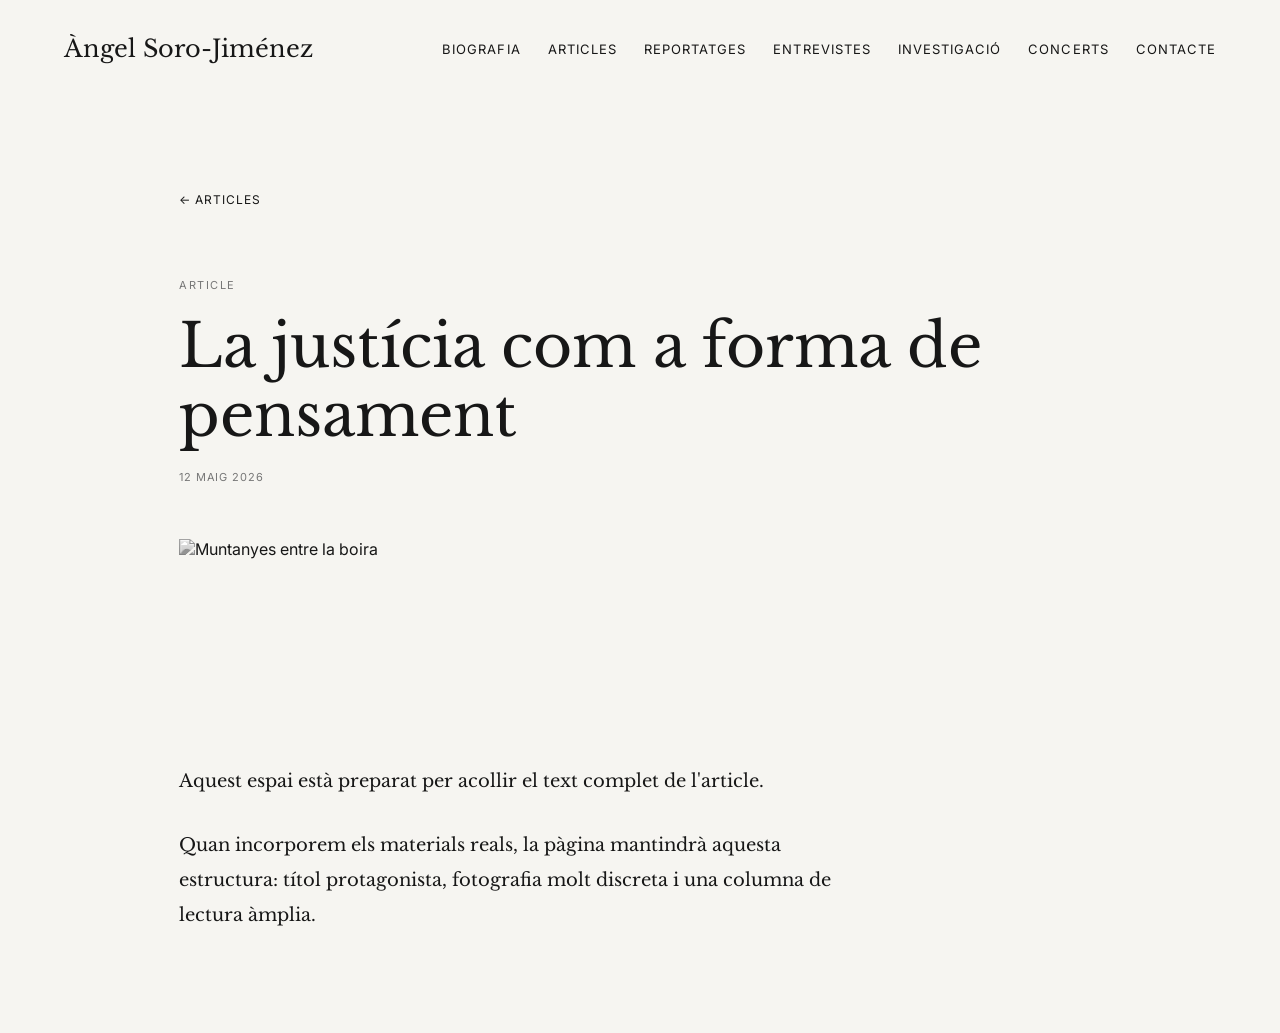
==== article.html @ a05217c8 "Add files via upload" ====
<!doctype html><html lang="ca"><head><meta charset="utf-8"><meta name="viewport" content="width=device-width,initial-scale=1"><title>La justícia com a forma de pensament</title><link rel="stylesheet" href="../styles.css"></head><body><header><a class="brand" href="../index.html">Àngel Soro-Jiménez</a><nav><a href="../biografia.html">BIOGRAFIA</a><a href="../articles.html">ARTICLES</a><a href="../reportatges.html">REPORTATGES</a><a href="../entrevistes.html">ENTREVISTES</a><a href="../investigacio.html">INVESTIGACIÓ</a><a href="../concerts.html">CONCERTS</a><a href="../contacte.html">CONTACTE</a></nav></header><main class="article"><a class="back" href="../articles.html">← ARTICLES</a><div style="margin-top:70px"><div class="label">ARTICLE</div><h1>La justícia com a forma de pensament</h1><div class="date">12 MAIG 2026</div></div><img src="../assets/portada.png" alt="Muntanyes entre la boira"><div class="body"><p>Aquest espai està preparat per acollir el text complet de l'article.</p><p>Quan incorporem els materials reals, la pàgina mantindrà aquesta estructura: títol protagonista, fotografia molt discreta i una columna de lectura àmplia.</p></div></main></body></html>
---- styles.css ----
@import url('https://fonts.googleapis.com/css2?family=Inter:wght@400;500&family=Libre+Baskerville:wght@400;700&display=swap');:root{--paper:#f6f5f1;--ink:#171717;--muted:#777;--line:#d8d5cd}*{box-sizing:border-box}html{scroll-behavior:smooth}body{margin:0;background:var(--paper);color:var(--ink);font-family:Inter,Arial,sans-serif}header{padding:34px 5vw 25px;display:flex;align-items:center;justify-content:space-between;gap:40px}.brand{font-family:'Libre Baskerville',Georgia,serif;font-size:24px;color:inherit;text-decoration:none;white-space:nowrap}nav{display:flex;align-items:center;gap:27px;flex-wrap:wrap;justify-content:flex-end}nav a,.search{font-size:13px;letter-spacing:.08em;color:inherit;text-decoration:none}.search{font-size:23px;line-height:1}.hero{margin:75px 5vw 0;height:430px;overflow:hidden}.hero img{width:100%;height:100%;object-fit:cover;object-position:center 58%;filter:grayscale(1)}.latest{padding:100px 5vw 70px}.section-head{display:flex;justify-content:space-between;align-items:end;border-bottom:1px solid var(--line);padding-bottom:18px}.section-head h2{font-size:13px;letter-spacing:.12em;font-weight:500;margin:0}.section-head a{font-size:12px;letter-spacing:.08em;color:inherit;text-decoration:none}.entries{display:grid;grid-template-columns:repeat(3,1fr)}.entries a{position:relative;padding:35px 40px 40px 0;border-bottom:1px solid var(--line);text-decoration:none;color:inherit}.entries a+ a{padding-left:40px;border-left:1px solid var(--line)}small{font-size:10px;color:var(--muted);letter-spacing:.1em}.entries h3{font-family:'Libre Baskerville',Georgia,serif;font-size:22px;line-height:1.4;font-weight:400;max-width:330px;margin:17px 30px 0 0}.entries span{position:absolute;right:12px;bottom:39px;font-size:20px}footer{padding:30px 5vw 50px;font-size:11px;color:var(--muted)}.page{max-width:1120px;margin:110px auto;padding:0 5vw}.page h1{font-family:'Libre Baskerville',Georgia,serif;font-size:58px;font-weight:400;line-height:1.15;margin:0 0 45px}.page .intro{max-width:650px;font-family:'Libre Baskerville',Georgia,serif;font-size:22px;line-height:1.7}.archive{margin-top:80px}.year{font-size:12px;letter-spacing:.12em;color:var(--muted);border-bottom:1px solid var(--line);padding-bottom:15px}.item{display:grid;grid-template-columns:150px 1fr 30px;gap:30px;padding:30px 0;border-bottom:1px solid var(--line);text-decoration:none;color:inherit}.item .date{font-size:11px;color:var(--muted);letter-spacing:.06em}.item h2{font-family:'Libre Baskerville',Georgia,serif;font-size:25px;font-weight:400;margin:0}.item p{color:var(--muted);margin:12px 0 0;line-height:1.6;max-width:650px}.article{max-width:1050px;margin:100px auto;padding:0 5vw}.label{font-size:11px;letter-spacing:.14em;color:var(--muted)}.article h1{font-family:'Libre Baskerville',Georgia,serif;font-weight:400;font-size:60px;line-height:1.15;max-width:850px;margin:20px 0}.article .date{font-size:11px;color:var(--muted);letter-spacing:.08em}.article img{display:block;width:100%;height:150px;object-fit:cover;filter:grayscale(1);margin:55px 0 75px}.body{max-width:700px;font-family:'Libre Baskerville',Georgia,serif;font-size:18px;line-height:1.95}.body p{margin:0 0 1.6em}.back{font-size:12px;letter-spacing:.08em;text-decoration:none;color:inherit}@media(max-width:900px){header{display:block}.brand{display:block;margin-bottom:25px}nav{justify-content:flex-start;gap:16px}.hero{margin-top:45px;height:320px}.entries{grid-template-columns:1fr}.entries a,.entries a+ a{padding:28px 35px 32px 0;border-left:0}.entries h3{font-size:20px}.page h1,.article h1{font-size:42px}.item{grid-template-columns:1fr 25px;gap:8px}.item .date{grid-column:1/-1}.article img{height:110px}}
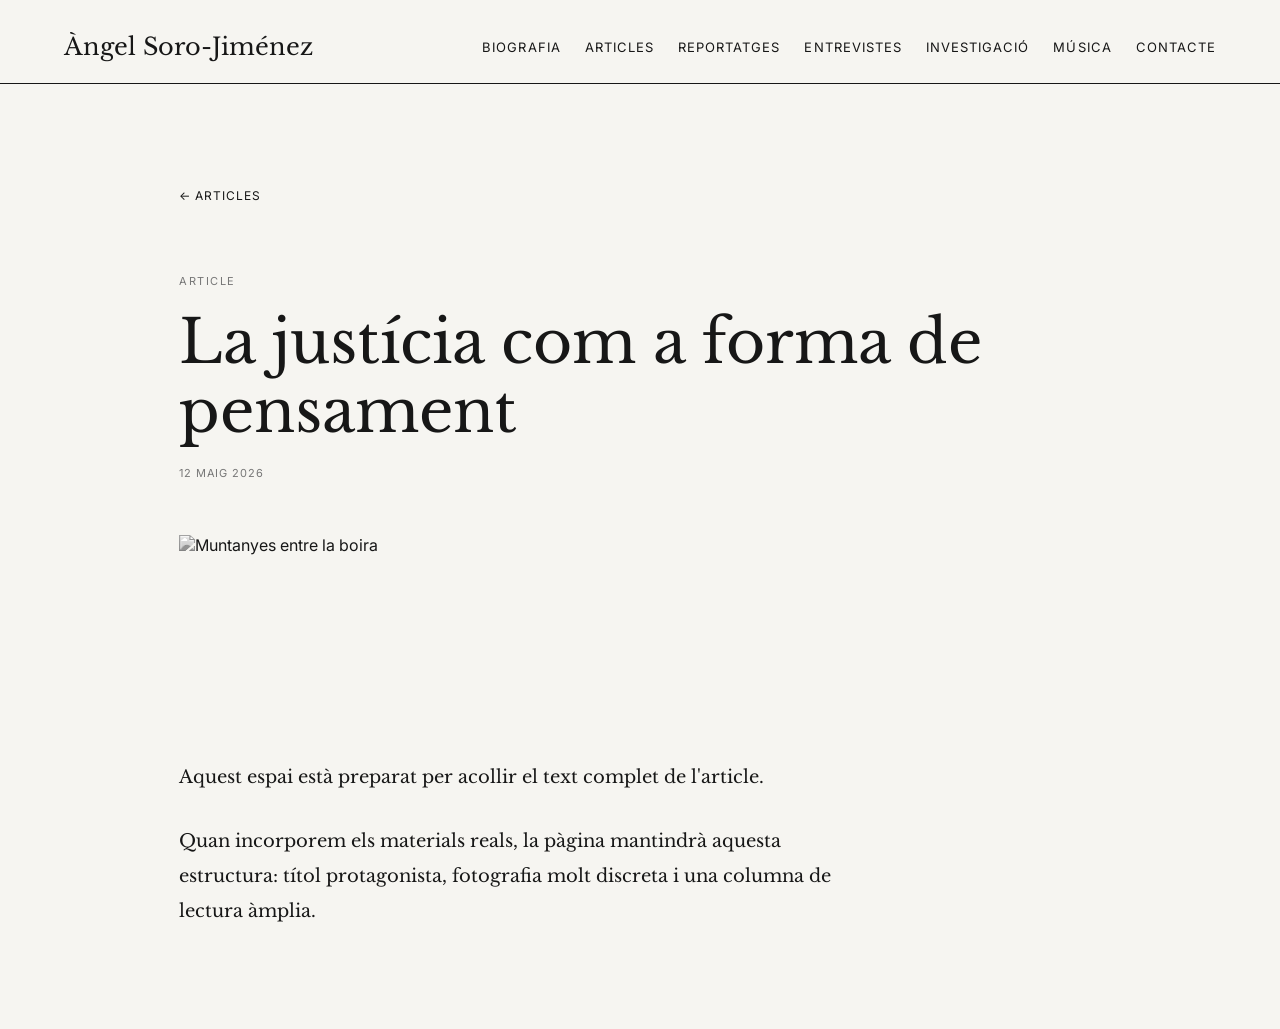
==== commit ac15848d: "Add files via upload" ====
--- a/article.html
+++ b/article.html
@@ -1 +1 @@
-<!doctype html><html lang="ca"><head><meta charset="utf-8"><meta name="viewport" content="width=device-width,initial-scale=1"><title>La justícia com a forma de pensament</title><link rel="stylesheet" href="../styles.css"></head><body><header><a class="brand" href="../index.html">Àngel Soro-Jiménez</a><nav><a href="../biografia.html">BIOGRAFIA</a><a href="../articles.html">ARTICLES</a><a href="../reportatges.html">REPORTATGES</a><a href="../entrevistes.html">ENTREVISTES</a><a href="../investigacio.html">INVESTIGACIÓ</a><a href="../concerts.html">CONCERTS</a><a href="../contacte.html">CONTACTE</a></nav></header><main class="article"><a class="back" href="../articles.html">← ARTICLES</a><div style="margin-top:70px"><div class="label">ARTICLE</div><h1>La justícia com a forma de pensament</h1><div class="date">12 MAIG 2026</div></div><img src="../assets/portada.png" alt="Muntanyes entre la boira"><div class="body"><p>Aquest espai està preparat per acollir el text complet de l'article.</p><p>Quan incorporem els materials reals, la pàgina mantindrà aquesta estructura: títol protagonista, fotografia molt discreta i una columna de lectura àmplia.</p></div></main></body></html>
+<!doctype html><html lang="ca"><head><meta charset="utf-8"><meta name="viewport" content="width=device-width,initial-scale=1"><title>La justícia com a forma de pensament</title><link rel="stylesheet" href="../styles.css"></head><body><header><a class="brand" href="../index.html">Àngel Soro-Jiménez</a><nav><a href="../biografia.html">BIOGRAFIA</a><a href="../articles.html">ARTICLES</a><a href="../reportatges.html">REPORTATGES</a><a href="../entrevistes.html">ENTREVISTES</a><a href="../investigacio.html">INVESTIGACIÓ</a><a href="../concerts.html">MÚSICA</a><a href="../contacte.html">CONTACTE</a></nav></header><main class="article"><a class="back" href="../articles.html">← ARTICLES</a><div style="margin-top:70px"><div class="label">ARTICLE</div><h1>La justícia com a forma de pensament</h1><div class="date">12 MAIG 2026</div></div><img src="../assets/portada.png" alt="Muntanyes entre la boira"><div class="body"><p>Aquest espai està preparat per acollir el text complet de l'article.</p><p>Quan incorporem els materials reals, la pàgina mantindrà aquesta estructura: títol protagonista, fotografia molt discreta i una columna de lectura àmplia.</p></div></main></body></html>
--- a/styles.css
+++ b/styles.css
@@ -1 +1,24 @@
-@import url('https://fonts.googleapis.com/css2?family=Inter:wght@400;500&family=Libre+Baskerville:wght@400;700&display=swap');:root{--paper:#f6f5f1;--ink:#171717;--muted:#777;--line:#d8d5cd}*{box-sizing:border-box}html{scroll-behavior:smooth}body{margin:0;background:var(--paper);color:var(--ink);font-family:Inter,Arial,sans-serif}header{padding:34px 5vw 25px;display:flex;align-items:center;justify-content:space-between;gap:40px}.brand{font-family:'Libre Baskerville',Georgia,serif;font-size:24px;color:inherit;text-decoration:none;white-space:nowrap}nav{display:flex;align-items:center;gap:27px;flex-wrap:wrap;justify-content:flex-end}nav a,.search{font-size:13px;letter-spacing:.08em;color:inherit;text-decoration:none}.search{font-size:23px;line-height:1}.hero{margin:75px 5vw 0;height:430px;overflow:hidden}.hero img{width:100%;height:100%;object-fit:cover;object-position:center 58%;filter:grayscale(1)}.latest{padding:100px 5vw 70px}.section-head{display:flex;justify-content:space-between;align-items:end;border-bottom:1px solid var(--line);padding-bottom:18px}.section-head h2{font-size:13px;letter-spacing:.12em;font-weight:500;margin:0}.section-head a{font-size:12px;letter-spacing:.08em;color:inherit;text-decoration:none}.entries{display:grid;grid-template-columns:repeat(3,1fr)}.entries a{position:relative;padding:35px 40px 40px 0;border-bottom:1px solid var(--line);text-decoration:none;color:inherit}.entries a+ a{padding-left:40px;border-left:1px solid var(--line)}small{font-size:10px;color:var(--muted);letter-spacing:.1em}.entries h3{font-family:'Libre Baskerville',Georgia,serif;font-size:22px;line-height:1.4;font-weight:400;max-width:330px;margin:17px 30px 0 0}.entries span{position:absolute;right:12px;bottom:39px;font-size:20px}footer{padding:30px 5vw 50px;font-size:11px;color:var(--muted)}.page{max-width:1120px;margin:110px auto;padding:0 5vw}.page h1{font-family:'Libre Baskerville',Georgia,serif;font-size:58px;font-weight:400;line-height:1.15;margin:0 0 45px}.page .intro{max-width:650px;font-family:'Libre Baskerville',Georgia,serif;font-size:22px;line-height:1.7}.archive{margin-top:80px}.year{font-size:12px;letter-spacing:.12em;color:var(--muted);border-bottom:1px solid var(--line);padding-bottom:15px}.item{display:grid;grid-template-columns:150px 1fr 30px;gap:30px;padding:30px 0;border-bottom:1px solid var(--line);text-decoration:none;color:inherit}.item .date{font-size:11px;color:var(--muted);letter-spacing:.06em}.item h2{font-family:'Libre Baskerville',Georgia,serif;font-size:25px;font-weight:400;margin:0}.item p{color:var(--muted);margin:12px 0 0;line-height:1.6;max-width:650px}.article{max-width:1050px;margin:100px auto;padding:0 5vw}.label{font-size:11px;letter-spacing:.14em;color:var(--muted)}.article h1{font-family:'Libre Baskerville',Georgia,serif;font-weight:400;font-size:60px;line-height:1.15;max-width:850px;margin:20px 0}.article .date{font-size:11px;color:var(--muted);letter-spacing:.08em}.article img{display:block;width:100%;height:150px;object-fit:cover;filter:grayscale(1);margin:55px 0 75px}.body{max-width:700px;font-family:'Libre Baskerville',Georgia,serif;font-size:18px;line-height:1.95}.body p{margin:0 0 1.6em}.back{font-size:12px;letter-spacing:.08em;text-decoration:none;color:inherit}@media(max-width:900px){header{display:block}.brand{display:block;margin-bottom:25px}nav{justify-content:flex-start;gap:16px}.hero{margin-top:45px;height:320px}.entries{grid-template-columns:1fr}.entries a,.entries a+ a{padding:28px 35px 32px 0;border-left:0}.entries h3{font-size:20px}.page h1,.article h1{font-size:42px}.item{grid-template-columns:1fr 25px;gap:8px}.item .date{grid-column:1/-1}.article img{height:110px}}
+@import url('https://fonts.googleapis.com/css2?family=Inter:wght@400;500&family=Libre+Baskerville:wght@400;700&display=swap');:root{--paper:#f6f5f1;--ink:#171717;--muted:#777;--line:#d8d5cd}*{box-sizing:border-box}html{scroll-behavior:smooth}body{margin:0;background:var(--paper);color:var(--ink);font-family:Inter,Arial,sans-serif}header{padding:32px 5vw 22px;display:flex;align-items:center;justify-content:space-between;gap:34px;border-bottom:1px solid var(--ink)}.brand{font-family:'Libre Baskerville',Georgia,serif;font-size:24px;color:inherit;text-decoration:none;white-space:nowrap}nav{display:flex;align-items:center;gap:24px;flex-wrap:nowrap;justify-content:flex-end;white-space:nowrap}nav a,.search{font-size:13px;letter-spacing:.08em;color:inherit;text-decoration:none}.search{font-size:23px;line-height:1}.hero{margin:72px 5vw 0;height:285px;overflow:hidden}.hero img{width:100%;height:100%;object-fit:cover;object-position:center 58%;filter:grayscale(1)}.latest{padding:55px 5vw 70px}.section-head{display:flex;justify-content:space-between;align-items:end;border-bottom:1px solid var(--line);padding-bottom:18px}.section-head h2{font-size:13px;letter-spacing:.12em;font-weight:500;margin:0}.section-head a{font-size:12px;letter-spacing:.08em;color:inherit;text-decoration:none}.entries{display:grid;grid-template-columns:repeat(3,1fr)}.entries a{position:relative;padding:26px 34px 30px 0;border-bottom:1px solid var(--line);text-decoration:none;color:inherit}.entries a+ a{padding-left:34px;border-left:1px solid var(--line)}small{font-size:10px;color:var(--muted);letter-spacing:.1em}.entries h3{font-family:'Libre Baskerville',Georgia,serif;font-size:20px;line-height:1.4;font-weight:400;max-width:330px;margin:14px 30px 0 0}.entries span{position:absolute;right:10px;bottom:29px;font-size:18px}footer{padding:30px 5vw 50px;font-size:11px;color:var(--muted)}.page{max-width:1120px;margin:110px auto;padding:0 5vw}.page h1{font-family:'Libre Baskerville',Georgia,serif;font-size:58px;font-weight:400;line-height:1.15;margin:0 0 45px}.page .intro{max-width:650px;font-family:'Libre Baskerville',Georgia,serif;font-size:22px;line-height:1.7}.archive{margin-top:80px}.year{font-size:12px;letter-spacing:.12em;color:var(--muted);border-bottom:1px solid var(--line);padding-bottom:15px}.item{display:grid;grid-template-columns:150px 1fr 30px;gap:30px;padding:30px 0;border-bottom:1px solid var(--line);text-decoration:none;color:inherit}.item .date{font-size:11px;color:var(--muted);letter-spacing:.06em}.item h2{font-family:'Libre Baskerville',Georgia,serif;font-size:25px;font-weight:400;margin:0}.item p{color:var(--muted);margin:12px 0 0;line-height:1.6;max-width:650px}.article{max-width:1050px;margin:100px auto;padding:0 5vw}.label{font-size:11px;letter-spacing:.14em;color:var(--muted)}.article h1{font-family:'Libre Baskerville',Georgia,serif;font-weight:400;font-size:60px;line-height:1.15;max-width:850px;margin:20px 0}.article .date{font-size:11px;color:var(--muted);letter-spacing:.08em}.article img{display:block;width:100%;height:150px;object-fit:cover;filter:grayscale(1);margin:55px 0 75px}.body{max-width:700px;font-family:'Libre Baskerville',Georgia,serif;font-size:18px;line-height:1.95}.body p{margin:0 0 1.6em}.back{font-size:12px;letter-spacing:.08em;text-decoration:none;color:inherit}@media(max-width:900px){header{display:flex;align-items:flex-start;gap:18px;overflow-x:auto}.brand{flex:0 0 auto;margin:0}.brand{font-size:21px}nav{justify-content:flex-start;gap:16px}.hero{margin-top:45px;height:220px}.entries{grid-template-columns:1fr}.entries a,.entries a+ a{padding:28px 35px 32px 0;border-left:0}.entries h3{font-size:20px}.page h1,.article h1{font-size:42px}.item{grid-template-columns:1fr 25px;gap:8px}.item .date{grid-column:1/-1}.article img{height:110px}}
+
+/* V3 FINAL — versió portada misteriosa */
+.brand, .site-header .brand, header .brand {
+  border-bottom: none !important;
+  text-decoration: none !important;
+  align-self: center;
+}
+.site-header { border-bottom: none !important; }
+.nav {
+  border-bottom: 1px solid #111;
+  padding-bottom: 10px;
+  white-space: nowrap;
+}
+.hero-image, .cover-image, .hero img, .cover img {
+  width: 100% !important;
+  height: 210px !important;
+  max-height: 210px !important;
+  object-fit: cover !important;
+}
+.latest h3, .latest .title, .latest a {
+  font-size: 0.92em;
+  font-weight: 400;
+}
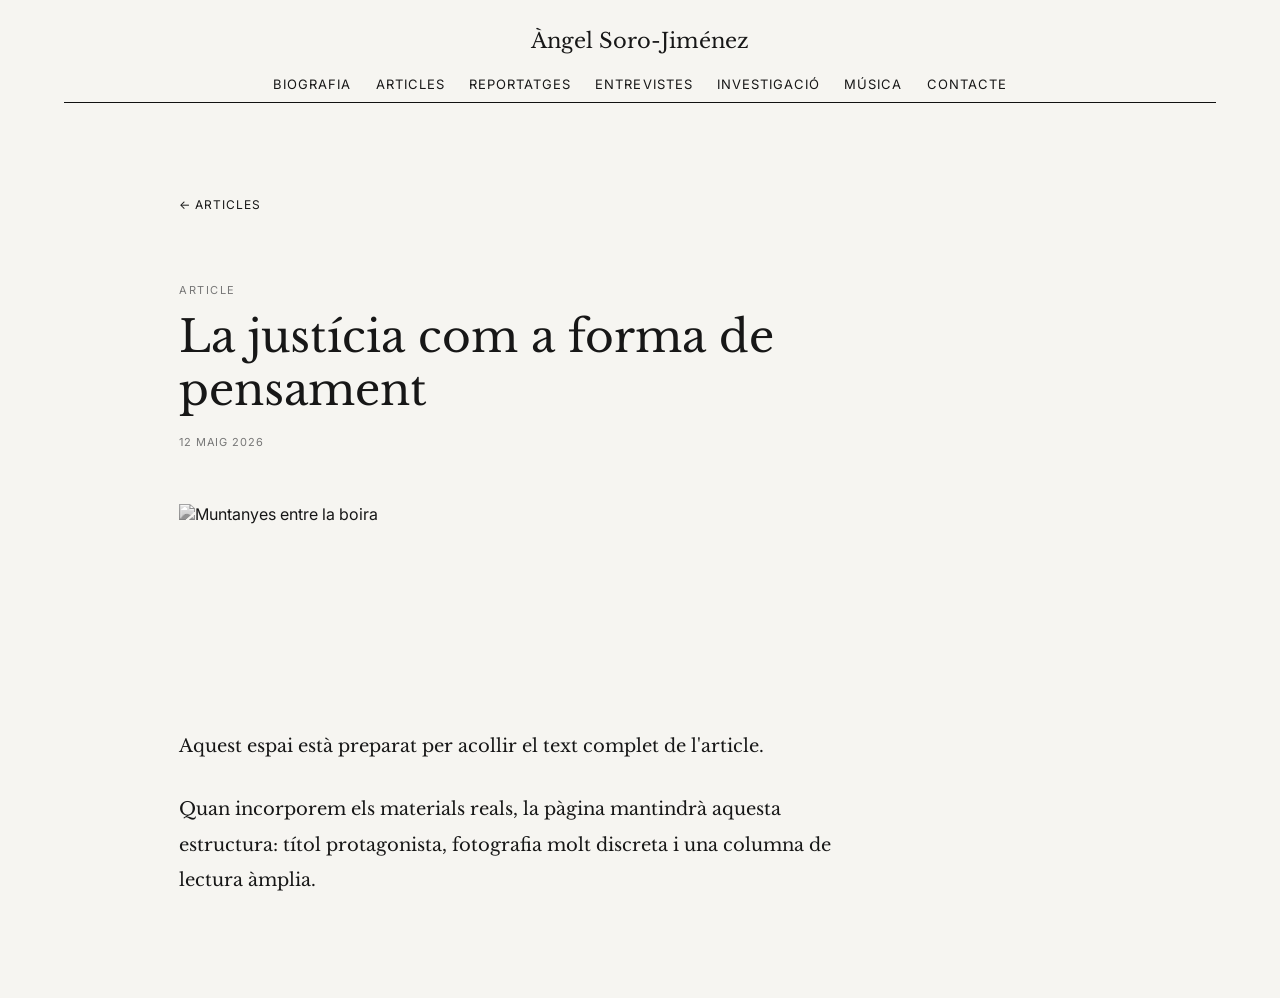
==== commit e3650797: "Add files via upload" ====
--- a/article.html
+++ b/article.html
@@ -1 +1 @@
-<!doctype html><html lang="ca"><head><meta charset="utf-8"><meta name="viewport" content="width=device-width,initial-scale=1"><title>La justícia com a forma de pensament</title><link rel="stylesheet" href="../styles.css"></head><body><header><a class="brand" href="../index.html">Àngel Soro-Jiménez</a><nav><a href="../biografia.html">BIOGRAFIA</a><a href="../articles.html">ARTICLES</a><a href="../reportatges.html">REPORTATGES</a><a href="../entrevistes.html">ENTREVISTES</a><a href="../investigacio.html">INVESTIGACIÓ</a><a href="../concerts.html">MÚSICA</a><a href="../contacte.html">CONTACTE</a></nav></header><main class="article"><a class="back" href="../articles.html">← ARTICLES</a><div style="margin-top:70px"><div class="label">ARTICLE</div><h1>La justícia com a forma de pensament</h1><div class="date">12 MAIG 2026</div></div><img src="../assets/portada.png" alt="Muntanyes entre la boira"><div class="body"><p>Aquest espai està preparat per acollir el text complet de l'article.</p><p>Quan incorporem els materials reals, la pàgina mantindrà aquesta estructura: títol protagonista, fotografia molt discreta i una columna de lectura àmplia.</p></div></main></body></html>
+<!doctype html><html lang="ca"><head><meta charset="utf-8"><meta name="viewport" content="width=device-width,initial-scale=1"><title>La justícia com a forma de pensament</title><link rel="stylesheet" href="../styles.css"></head><body><header><a class="brand" href="../index.html">Àngel Soro-Jiménez</a><nav><a href="../biografia.html">BIOGRAFIA</a><a href="../articles.html">ARTICLES</a><a href="../reportatges.html">REPORTATGES</a><a href="../entrevistes.html">ENTREVISTES</a><a href="../investigacio.html">INVESTIGACIÓ</a><a href="../concerts.html">MÚSICA</a><a href="../contacte.html">CONTACTE</a></nav></header><main class="article"><a class="back" href="../articles.html">← ARTICLES</a><div style="margin-top:70px"><div class="label">ARTICLE</div><h1>La justícia com a forma de pensament</h1><div class="date">12 MAIG 2026</div></div><img src="..portada.png" alt="Muntanyes entre la boira"><div class="body"><p>Aquest espai està preparat per acollir el text complet de l'article.</p><p>Quan incorporem els materials reals, la pàgina mantindrà aquesta estructura: títol protagonista, fotografia molt discreta i una columna de lectura àmplia.</p></div></main></body></html>
--- a/styles.css
+++ b/styles.css
@@ -22,3 +22,149 @@
   font-size: 0.92em;
   font-weight: 400;
 }
+
+/* V3 CORRECCIÓN FINAL */
+.brand, .site-header .brand, header .brand, .site-title, .logo, .header-title {
+  border-bottom: none !important;
+  box-shadow: none !important;
+  text-decoration: none !important;
+}
+.site-header, header {
+  border-bottom: none !important;
+}
+.nav, nav, .navigation, .menu {
+  border-bottom: 1px solid #111 !important;
+}
+
+/* V3 DEFINITIVA — composició final */
+header {
+  display: block !important;
+  padding: 28px 5vw 18px !important;
+  border-bottom: 0 !important;
+}
+.brand {
+  display: block !important;
+  width: fit-content !important;
+  margin: 0 auto 22px !important;
+  font-size: 21px !important;
+  text-align: center !important;
+  border: 0 !important;
+  box-shadow: none !important;
+}
+nav {
+  justify-content: center !important;
+  gap: 24px !important;
+  flex-wrap: nowrap !important;
+  white-space: nowrap !important;
+  border-bottom: 1px solid #111 !important;
+  padding-bottom: 10px !important;
+}
+nav a {
+  font-size: 13px !important;
+}
+.hero {
+  width: 82% !important;
+  margin: 35px auto 0 !important;
+  height: 190px !important;
+}
+.hero img {
+  width: 100% !important;
+  height: 100% !important;
+  object-fit: cover !important;
+  object-position: center 58% !important;
+}
+.latest {
+  padding: 35px 5vw 70px !important;
+}
+.section-head {
+  padding-bottom: 14px !important;
+}
+.entries h3 {
+  font-size: 18px !important;
+}
+@media(max-width:900px) {
+  header {
+    display: block !important;
+    overflow-x: hidden !important;
+  }
+  .brand {
+    font-size: 19px !important;
+    margin-bottom: 18px !important;
+  }
+  nav {
+    justify-content: flex-start !important;
+    overflow-x: auto !important;
+    gap: 16px !important;
+  }
+  .hero {
+    width: 92% !important;
+    height: 150px !important;
+    margin-top: 28px !important;
+  }
+  .latest {
+    padding-top: 28px !important;
+  }
+}
+
+/* V4 — pàgines interiors més discretes */
+.page {
+  margin-top: 72px !important;
+}
+.page h1 {
+  font-size: 40px !important;
+  margin-bottom: 32px !important;
+}
+.article {
+  margin-top: 72px !important;
+}
+.article h1 {
+  font-size: 44px !important;
+  line-height: 1.2 !important;
+  margin: 14px 0 18px !important;
+}
+.archive {
+  margin-top: 52px !important;
+}
+.item {
+  grid-template-columns: 130px 1fr 30px !important;
+  gap: 24px !important;
+  padding: 26px 0 !important;
+}
+.item h2 {
+  font-size: 21px !important;
+  line-height: 1.4 !important;
+}
+.item .medium {
+  margin-top: 8px;
+  font-size: 11px;
+  letter-spacing: .06em;
+  color: var(--muted);
+}
+.item .medium strong {
+  font-weight: 500;
+  letter-spacing: .08em;
+}
+@media(max-width:900px) {
+  .page {
+    margin-top: 55px !important;
+  }
+  .page h1 {
+    font-size: 32px !important;
+    margin-bottom: 25px !important;
+  }
+  .article {
+    margin-top: 55px !important;
+  }
+  .article h1 {
+    font-size: 34px !important;
+  }
+  .item {
+    grid-template-columns: 1fr 25px !important;
+  }
+}
+
+/* ARTICLES · 2015 */
+.archive { margin-top: 58px; }
+.item h2 { font-size: 21px; line-height: 1.45; }
+.item .medium { margin-top: 9px; font-size: 10px; color: var(--muted); letter-spacing: .06em; }
+.item .medium strong { font-weight: 500; }
